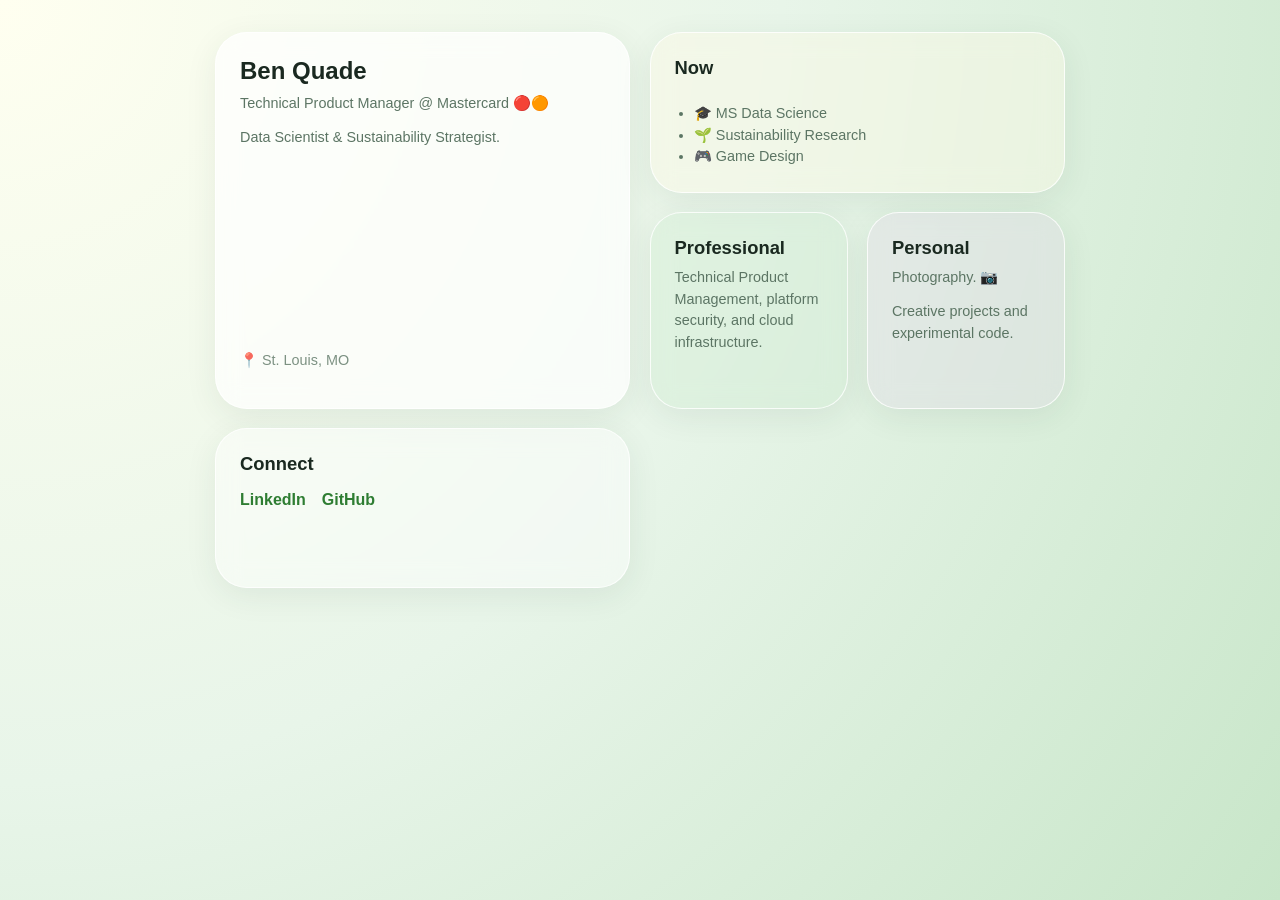
==== index.html @ 931c9b88 "Update index.html" ====
<!DOCTYPE html>
<html lang="en">
<head>
    <meta charset="UTF-8">
    <meta http-equiv="Content-Security-Policy" content="default-src 'self'; script-src 'self' https://cloud.umami.is; style-src 'self' 'unsafe-inline';">
    <meta name="referrer" content="no-referrer-when-downgrade">
    <meta name="viewport" content="width=device-width, initial-scale=1.0">

    <title>Ben Quade | Portfolio</title>

    <script defer src="css/main.js"></script>
    <script defer src="https://cloud.umami.is/script.js" data-website-id="34773a39-59e8-4d6b-ac0f-1a9fb0ccf72a"></script>
    <link rel="stylesheet" href="css/style.css">
</head>
<body>

    <main class="bento-container">
        <section class="box about" style="view-transition-name: card-about;">
            <h1>Ben Quade</h1>
            <p>Technical Product Manager @ Mastercard 🔴🟠</p>
            <p>Data Scientist & Sustainability Strategist.</p>
            <p class="location">📍 St. Louis, MO</p>
        </section>

        <section class="box now" style="view-transition-name: card-now;">
            <h2>Now</h2>
            <ul>
                <li>🎓 MS Data Science</li>
                <li>🌱 Sustainability Research</li>
                <li><a href="garden.html" style="text-decoration: none;">🎮</a> Game Design</li>
            </ul>
        </section>

<section class="box professional">
    <div class="bento-front">
        <h2>Professional</h2>
        <p>Technical Product Management, platform security, and cloud infrastructure.</p>
        <br>
    </div>

    <div class="expanded-content">
        <button class="close-btn">← Back to Grid</button>
        
        <div class="dashboard-header">
            <h2>Technical Product Management</h2>
            <p>Architecting secure, scalable financial infrastructure and driving enterprise modernization.</p>
        </div>
        
        <div class="dashboard-grid">
            
            <div class="dash-card">
                <div class="dash-text">
                    <h3>Transaction Platform Cloud Migration</h3>
                    <p>Leading the strategic transition of high-throughput transaction processing systems from legacy on-premise infrastructure to highly available, scalable cloud environments.</p>
                    <div class="metrics">
                        <span class="metric-pill">Cloud Architecture</span>
                        <span class="metric-pill">Distributed Systems</span>
                        <span class="metric-pill">Zero Downtime</span>
                    </div>
                </div>
                <div class="visual-placeholder cloud-vis"></div>
            </div>

            <div class="dash-card">
                <div class="dash-text">
                <div class="visual-placeholder security-vis"></div>
                    <h3>Decision Management PCI Compliance</h3>
                    <p>Directing security architecture and rigorous PCI DSS compliance for enterprise-scale decision management platforms, ensuring uncompromised data integrity.</p>
                    <div class="metrics">
                        <span class="metric-pill">PCI DSS</span>
                        <span class="metric-pill">Risk Management</span>
                        <span class="metric-pill">Data Governance</span>
                    </div>
                </div>
            </div>

        </div>
    </div>
</section>

        <section class="box personal" style="view-transition-name: card-personal;">
            <h2>Personal</h2>
            <p>Photography. <a href="photography.html" class="link">📷</a></p>
            <p>Creative projects and experimental code.</p>
        </section>

        <section class="box contact" style="view-transition-name: card-contact;">
            <h2>Connect</h2>
            <div class="socials">
                <a href="https://www.linkedin.com/in/benjaminquade" rel="noopener">LinkedIn</a>
                <a href="https://www.github.com/bsquade91" rel="noopener">GitHub</a>
            </div>
        </section>
    </main>
    
</body>
</html>
---- css/style.css ----
:root {
    /* Solarpunk Color Palette */
    --text-main: #2a4032; /* Deep forest green */
    --text-muted: #5c7564; /* Soft moss green */
    --accent-hero: #1a2920; 
    --accent-mastercard: #eb6116; 
    --radius: 32px; 
    
    /* Bright, Frosted Glass Variables */
    --glass-bg: rgba(255, 255, 255, 0.45);
    --glass-bg-hover: rgba(255, 255, 255, 0.65);
    --glass-border: rgba(255, 255, 255, 0.8);
    --glass-shadow: 0 8px 32px rgba(42, 64, 50, 0.08); /* Soft green shadow */
}

body { 
    font-family: ui-rounded, 'Hiragino Maru Gothic ProN', -apple-system, BlinkMacSystemFont, "Segoe UI", Roboto, sans-serif;
    /* Optimistic, sunlit nature gradient */
    background: radial-gradient(circle at top left, #fffff0 0%, #e8f5e9 50%, #c8e6c9 100%);
    color: var(--text-main);
    margin: 0; 
    display: flex; 
    justify-content: center; 
    align-items: flex-start;
    min-height: 100vh;
    padding: 2rem 20px;
    box-sizing: border-box;
}

.bento-container {
    display: grid;
    grid-template-columns: repeat(4, 1fr);
    gap: 1.2rem; 
    max-width: 850px; 
    width: 100%;
}

/* --- LIGHT FROSTED GLASS BOX --- */
.box {
    background: var(--glass-bg);
    backdrop-filter: blur(12px);
    -webkit-backdrop-filter: blur(12px);
    padding: 1.5rem;
    border-radius: var(--radius);
    box-shadow: var(--glass-shadow); 
    border: 1px solid var(--glass-border);
    transition: transform 0.2s ease, background 0.2s ease, box-shadow 0.2s ease;
    display: flex;
    flex-direction: column;
    min-height: 160px; 
    box-sizing: border-box; 
    cursor: pointer; 
}

.box:hover {
    transform: translateY(-4px);
    background: var(--glass-bg-hover);
    box-shadow: 0 12px 40px rgba(42, 64, 50, 0.12);
}

/* --- THE EXPANDED APP STATE (SOLARPUNK) --- */
.box.expanded {
    position: fixed;
    inset: 4%; 
    z-index: 100;
    width: 92%;
    height: 92vh;
    margin: auto;
    cursor: default;
    background: rgba(255, 255, 255, 0.85); /* Thicker, brighter glass when open */
    backdrop-filter: blur(24px);
    -webkit-backdrop-filter: blur(24px);
    border: 2px solid rgba(255, 255, 255, 1);
    box-shadow: 0 30px 60px rgba(26, 41, 32, 0.2);
    overflow-y: auto;
    transform: none; 
}

/* Typography Scaling */
h1, h2, h3 { margin-top: 0; margin-bottom: 0.5rem; color: var(--accent-hero); }
h1 { font-size: 1.5rem; } 
h2 { font-size: 1.15rem; }
p, li { font-size: 0.9rem; line-height: 1.5; color: var(--text-muted); } 
p { margin-top: 0; margin-bottom: 0.8rem; }
ul { padding-left: 1.2rem; margin-bottom: 0; color: var(--text-muted); }

/* --- BENTO CARD TINTS (Organic Colors) --- */
.about {
    grid-column: span 2;
    grid-row: span 2;
    background: rgba(255, 255, 255, 0.7); /* Most opaque for the hero */
    justify-content: center;
}
.about .location { opacity: 0.8; margin-top: auto; font-weight: 500;}

.box > a.link { margin-top: auto; align-self: flex-start; }

.now {
    grid-column: span 2;
    background: rgba(255, 250, 230, 0.4); /* Pale warm sunlight tint */
}

.professional {
    grid-column: span 1;
    background: rgba(200, 230, 201, 0.3); /* Subtle leafy green tint */
}

.personal {
    grid-column: span 1;
    background: rgba(225, 213, 233, 0.3); /* Soft lavender morning tint */
}

.contact { grid-column: span 2; }

/* Links & Tags */
.socials { display: flex; gap: 1rem; margin-top: 0.5rem; }
.socials a, .link {
    color: #2e7d32; /* Vibrant leaf green for links */
    font-weight: 700;
    text-decoration: none;
    transition: color 0.2s ease;
}
.socials a:hover, .link:hover { 
    color: var(--accent-mastercard); /* Pops orange on hover */
    text-decoration: underline; 
}

.tag {
    display: inline-block;
    margin-top: auto;
    font-size: 0.7rem;
    text-transform: uppercase;
    letter-spacing: 0.05rem;
    padding: 5px 10px;
    background: rgba(42, 64, 50, 0.06); 
    color: var(--text-main);
    border-radius: 12px;
    font-weight: 700;
}

/* Mobile Responsive */
@media (max-width: 768px) {
    .bento-container {
        grid-template-columns: 1fr;
        grid-auto-rows: auto; 
    }
    .box {
        grid-column: span 1 !important;
        grid-row: auto !important; 
    }
}

/* ---------------------------------------------------
   VIEW TRANSITIONS (The 0.6s Cubic Bezier Magic)
--------------------------------------------------- */
::view-transition-group(*) {
    animation-duration: 800ms;
    animation-timing-function: cubic-bezier(0.175, 0.885, 0.32, 1.275); 
}

::view-transition-old(*),
::view-transition-new(*) {
    animation-duration: 800ms;
    animation-timing-function: cubic-bezier(0.175, 0.885, 0.32, 1.275);
}

/* --- PACE Feasibility Map Styling --- */
.map-box {
    grid-column: 1 / -1; 
    display: flex;
    flex-direction: column;
    gap: 1.2rem;
}

.metrics-row {
    display: flex;
    flex-wrap: wrap;
    gap: 0.8rem;
}

.metric {
    background-color: rgba(255, 255, 255, 0.1); /* Glass metric pill */
    padding: 0.4rem 0.8rem;
    border-radius: 8px;
    font-size: 0.85rem;
    font-weight: bold;
    color: #ffffff;
    border: 1px solid var(--glass-border);
}

.iframe-container {
    width: 100%;
    height: 550px; 
    border-radius: 12px;
    overflow: hidden;
    border: 1px solid var(--glass-border);
    background-color: rgba(0,0,0,0.2); 
}

.iframe-container iframe {
    width: 100%;
    height: 100%;
    border: none;
}

.project-actions {
    display: flex;
    gap: 1rem;
    margin-top: 0.5rem;
}

.button {
    display: inline-block;
    padding: 0.6rem 1.2rem;
    background-color: #88ccaa;
    color: #1a1a1a;
    text-decoration: none;
    border-radius: 20px;
    font-size: 0.85rem;
    font-weight: bold;
    transition: background 0.2s ease, transform 0.2s ease;
}

.button:hover {
    background-color: #aaeec0; 
    color: #000000;
    transform: translateY(-2px);
}

.button.secondary {
    background-color: transparent;
    color: #ffffff;
    border: 2px solid rgba(255,255,255,0.3);
}

.button.secondary:hover {
    background-color: rgba(255,255,255,0.1);
    color: #ffffff;
}

/* --- Photography Masonry Layout --- */
.masonry-gallery {
    column-count: 3; 
    column-gap: 1rem; 
    width: 100%;
    margin-top: 1rem;
}

.masonry-gallery img {
    width: 100%;
    display: block;
    margin-bottom: 1rem; 
    border-radius: 16px; 
    background-color: rgba(255,255,255,0.05); 
    transition: transform 0.3s ease, box-shadow 0.3s ease;
    box-shadow: 0 4px 10px rgba(0,0,0,0.2);
}

.masonry-gallery img:hover {
    transform: translateY(-4px) scale(1.01);
    box-shadow: 0 10px 30px rgba(0,0,0,0.4);
    cursor: pointer;
}

@media (max-width: 480px) {
    .masonry-gallery {
        column-count: 1; 
    }
}

/* --- THE TWO-FACED LOGIC --- */
.expanded-content {
    display: none; 
}

/* Hide the small text when the card is open */
.box.expanded .bento-front {
    display: none; 
}

/* Show the dashboard when the card is open */
.box.expanded .expanded-content {
    display: flex;
    flex-direction: column;
    width: 100%;
    height: 100%;
    opacity: 0;
    /* Delays the text fading in until the card has physically expanded */
    animation: fadeIn 0.4s ease forwards;
    animation-delay: 0.3s; 
}

@keyframes fadeIn {
    to { opacity: 1; }
}

/* --- SOLARPUNK DASHBOARD STYLING --- */
.close-btn {
    align-self: flex-start;
    background: rgba(42, 64, 50, 0.1);
    border: none;
    padding: 8px 16px;
    border-radius: 20px;
    color: var(--text-main);
    font-weight: bold;
    cursor: pointer;
    margin-bottom: 2rem;
    transition: background 0.2s;
}
.close-btn:hover { background: rgba(42, 64, 50, 0.2); }

.dashboard-header h2 { font-size: 2.5rem; margin-bottom: 0.5rem; }
.dashboard-header p { font-size: 1.1rem; max-width: 600px; }

.dashboard-grid {
    display: grid;
    grid-template-columns: 1fr;
    gap: 1.5rem;
    margin-top: 2rem;
}

/* Internal Project Cards */
.dash-card {
    display: flex;
    background: rgba(255, 255, 255, 0.5);
    border: 1px solid var(--glass-border);
    border-radius: 24px;
    padding: 1.5rem;
    gap: 2rem;
}

.dash-text { flex: 1; display: flex; flex-direction: column; justify-content: center; }
.dash-text h3 { margin-bottom: 0.5rem; color: #1a2920; }

.metrics { display: flex; gap: 0.5rem; margin-top: 1rem; flex-wrap: wrap; }
.metric-pill {
    background: #e8f5e9;
    color: #2e7d32;
    padding: 4px 12px;
    border-radius: 12px;
    font-size: 0.75rem;
    font-weight: bold;
    border: 1px solid rgba(46, 125, 50, 0.2);
}

/* Visual Placeholders for TPM Work */
.visual-placeholder {
    flex: 1;
    border-radius: 16px;
    min-height: 200px;
    background-size: cover;
    background-position: center;
    position: relative;
    overflow: hidden;
}

/* Cloud Migration: Airy, overlapping soft white and pale green circles mimicking clouds/nodes */
.cloud-vis { 
    background: radial-gradient(circle at 20% 30%, rgba(255,255,255,0.8) 0%, transparent 50%),
                radial-gradient(circle at 80% 70%, rgba(255,255,255,0.9) 0%, transparent 40%),
                linear-gradient(135deg, #e8f5e9, #c8e6c9); 
}

/* PCI Compliance: Structured, secure, interlocking geometric gradient */
.security-vis { 
    background: repeating-linear-gradient(45deg, rgba(255,255,255,0.1) 0px, rgba(255,255,255,0.1) 10px, transparent 10px, transparent 20px),
                linear-gradient(135deg, #a5d6a7, #81c784); 
    border: 1px solid rgba(46, 125, 50, 0.2);
}
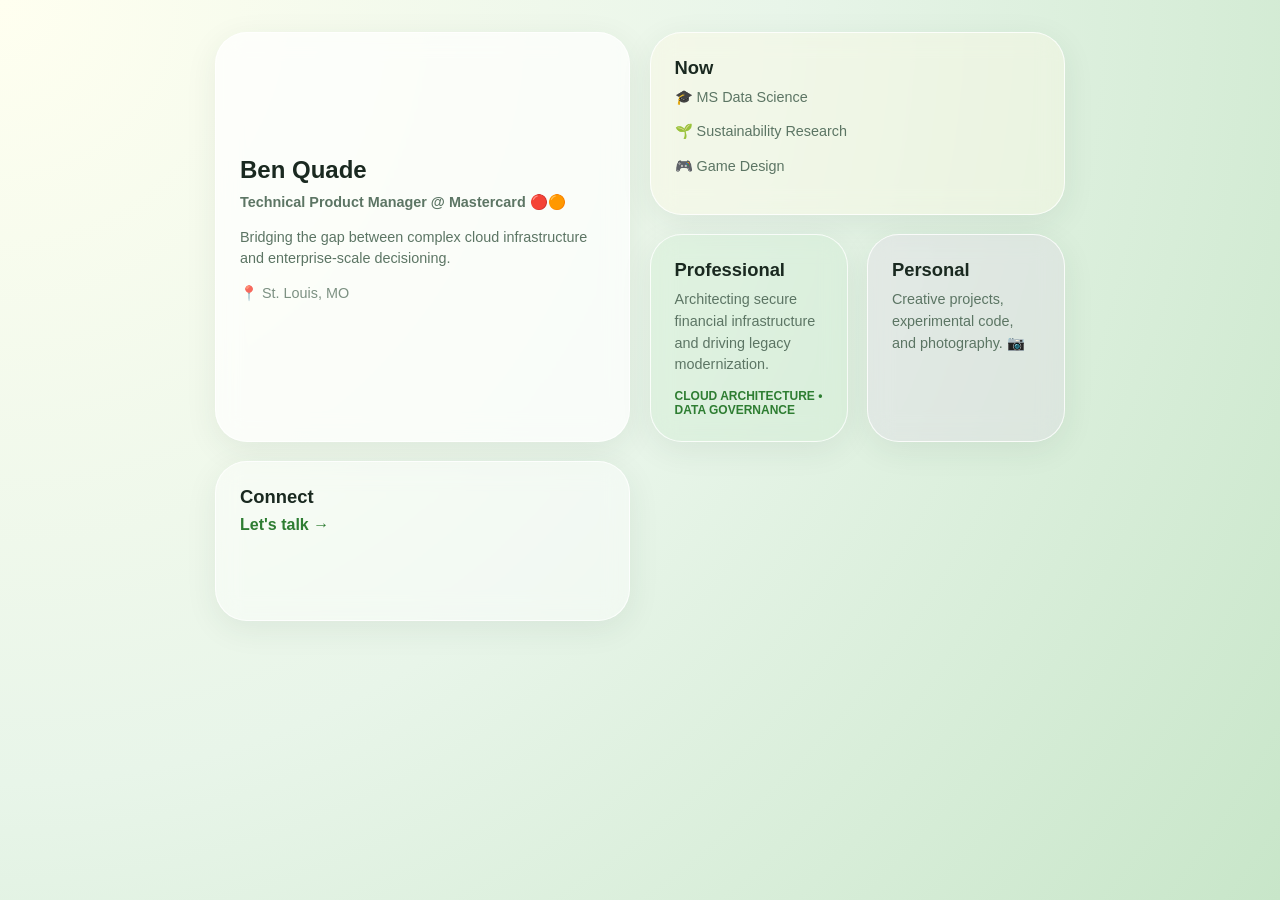
==== commit d2fd33a4: "Update index.html" ====
--- a/index.html
+++ b/index.html
@@ -15,82 +15,185 @@
 <body>
 
     <main class="bento-container">
+        
         <section class="box about" style="view-transition-name: card-about;">
-            <h1>Ben Quade</h1>
-            <p>Technical Product Manager @ Mastercard 🔴🟠</p>
-            <p>Data Scientist & Sustainability Strategist.</p>
-            <p class="location">📍 St. Louis, MO</p>
+            <div class="bento-front">
+                <h1>Ben Quade</h1>
+                <p><strong>Technical Product Manager @ Mastercard</strong> 🔴🟠</p>
+                <p>Bridging the gap between complex cloud infrastructure and enterprise-scale decisioning.</p>
+                <p class="location">📍 St. Louis, MO</p>
+            </div>
+
+            <div class="expanded-content">
+                <button class="close-btn">← Back to Grid</button>
+                <div class="dashboard-header">
+                    <h2>My Philosophy & Background</h2>
+                    <p>Building secure, scalable, and sustainable systems.</p>
+                </div>
+                <div class="dashboard-grid">
+                    <div class="dash-card">
+                        <div class="dash-text">
+                            <h3>The Intersection of Data and Product</h3>
+                            <p>My core product philosophy is simple: empirically guided, human-centered. My original foundation wasn't actually in data—it was built in the trenches of Cyber Security and enterprise IT. It was when stepped into an IT Management role and taught myself SQL that my perspective shifted. I saw firsthand that data was more than just numbers on a spreadsheet; it was an engine that could unlock massive strategic possibilities through Data Science. I transitioned to Technical Product Management to own that intersection. My goal is to ensure that as we scale complex, mission-critical infrastructure, we never lose sight of the human experience on the other side of the screen.</p>
+                            <br>
+                            <h3>Sustainability Strategy</h3>
+                            <p>I view sustainability as a core technical challenge and a distinct competitive advantage, not as a regulatory compliance checkbox. The next era of enterprise operations must factor in ecological impact alongside latency, security, and uptime. My work bridges data science and physical infrastructure—from modeling urban energy burdens and heat island effects to driving green roof feasibility studies for data centers. By systematically optimizing our compute carbon footprint and rethinking our physical assets, we can build financial systems that are as resilient for the planet as they are for the business.</p>
+                        </div>
+                    </div>
+                </div>
+            </div>
         </section>
 
         <section class="box now" style="view-transition-name: card-now;">
-            <h2>Now</h2>
-            <ul>
-                <li>🎓 MS Data Science</li>
-                <li>🌱 Sustainability Research</li>
-                <li><a href="garden.html" style="text-decoration: none;">🎮</a> Game Design</li>
-            </ul>
-        </section>
-
-<section class="box professional">
-    <div class="bento-front">
-        <h2>Professional</h2>
-        <p>Technical Product Management, platform security, and cloud infrastructure.</p>
-        <br>
-    </div>
-
-    <div class="expanded-content">
-        <button class="close-btn">← Back to Grid</button>
-        
-        <div class="dashboard-header">
-            <h2>Technical Product Management</h2>
-            <p>Architecting secure, scalable financial infrastructure and driving enterprise modernization.</p>
-        </div>
-        
-        <div class="dashboard-grid">
-            
-            <div class="dash-card">
-                <div class="dash-text">
-                    <h3>Transaction Platform Cloud Migration</h3>
-                    <p>Leading the strategic transition of high-throughput transaction processing systems from legacy on-premise infrastructure to highly available, scalable cloud environments.</p>
-                    <div class="metrics">
-                        <span class="metric-pill">Cloud Architecture</span>
-                        <span class="metric-pill">Distributed Systems</span>
-                        <span class="metric-pill">Zero Downtime</span>
-                    </div>
-                </div>
-                <div class="visual-placeholder cloud-vis"></div>
-            </div>
-
-            <div class="dash-card">
-                <div class="dash-text">
-                <div class="visual-placeholder security-vis"></div>
-                    <h3>Decision Management PCI Compliance</h3>
-                    <p>Directing security architecture and rigorous PCI DSS compliance for enterprise-scale decision management platforms, ensuring uncompromised data integrity.</p>
-                    <div class="metrics">
-                        <span class="metric-pill">PCI DSS</span>
-                        <span class="metric-pill">Risk Management</span>
-                        <span class="metric-pill">Data Governance</span>
-                    </div>
-                </div>
-            </div>
-
-        </div>
-    </div>
-</section>
+            <div class="bento-front">
+                <h2>Now</h2>
+                <div class="now-content">
+                    <p>🎓 MS Data Science</p>
+                    <p>🌱 Sustainability Research</p>
+                    <p><a href="garden.html" style="text-decoration: none;">🎮</a> Game Design</p>
+                </div>
+            </div>
+
+            <div class="expanded-content">
+                <button class="close-btn">← Back to Grid</button>
+                <div class="dashboard-header">
+                    <h2>Current Focus</h2>
+                    <p>What I'm actively researching, building, and learning right now.</p>
+                </div>
+                <div class="dashboard-grid">
+                    <div class="dash-card">
+                        <div class="dash-text">
+                            <h3>🎓 Academic and 🌱 Applied Sustainability</h3>
+                            <p>Currently researching <strong>geospatial predictive modeling</strong> to model <strong>urban energy burdens and micro-climate heat island effects</strong>. Exploring how spatial data and machine learning can quantify the ROI of physical infrastructure shifts, like deploying green roofs on enterprise data centers.</p>
+                            
+                            <hr style="border: 0; border-top: 1px solid var(--glass-border); margin: 1.5rem 0;">
+                            
+                            <h3>🎮 Sandbox: Game Design</h3>
+                            <p>Using <strong>[Insert Engine, e.g., Godot or Unity]</strong> to explore systems design. Game engines serve as my sandbox for testing complex logic loops, state management, and user interaction friction without the constraints of enterprise compliance.</p>
+                        </div>
+                    </div>
+                </div>
+            </div>
+        </section>
+
+        <section class="box professional">
+            <div class="bento-front">
+                <h2>Professional</h2>
+                <p>Architecting secure financial infrastructure and driving legacy modernization.</p>
+                <div class="mini-stats" style="font-size: 0.75rem; font-weight: bold; margin-top: auto; color: #2e7d32;">
+                    <span>CLOUD ARCHITECTURE</span> • <span>DATA GOVERNANCE</span>
+                </div>
+            </div>
+
+            <div class="expanded-content">
+                <button class="close-btn">← Back to Grid</button>
+                <div class="dashboard-header">
+                    <h2>Technical Product Management</h2>
+                    <p>Driving enterprise modernization through scalable cloud infrastructure and rigorous security compliance.</p>
+                </div>
+                <div class="dashboard-grid">
+                    <div class="dash-card">
+                        <div class="dash-text">
+                            <h3>Transaction Platform Legacy Modernization</h3>
+                            <div class="project-details" style="margin-top: 1rem;">
+                                <p><strong>The Challenge:</strong> [Describe the problem, e.g., High-latency on-premise infrastructure was creating bottlenecks for global transaction scaling.]</p>
+                                <p><strong>The Solution:</strong> [Describe your action, e.g., Orchestrated the multi-year migration of core processing to a hybrid-cloud environment, coordinating across 12+ engineering squads.]</p>
+                                <p><strong>The Impact:</strong> [Insert metric, e.g., Achieved five-nines (99.999%) availability and reduced processing latency by 30% with zero downtime during cutover.]</p>
+                            </div>
+                            <div class="metrics">
+                                <span class="metric-pill">AWS/Azure</span>
+                                <span class="metric-pill">Distributed Systems</span>
+                                <span class="metric-pill">Zero Downtime</span>
+                            </div>
+                        </div>
+                        <div class="visual-placeholder cloud-vis"></div>
+                    </div>
+
+                    <div class="dash-card">
+                        <div class="visual-placeholder security-vis"></div>
+                        <div class="dash-text">
+                            <h3>Decision Management Security & Compliance</h3>
+                            <div class="project-details" style="margin-top: 1rem;">
+                                <p><strong>The Challenge:</strong> [Describe the problem, e.g., Manual security audits were slowing down deployment cycles for enterprise decisioning platforms.]</p>
+                                <p><strong>The Solution:</strong> [Describe your action, e.g., Directed security architecture and implemented 'Compliance-as-Code' within the CI/CD pipeline for automated PCI DSS validation.]</p>
+                                <p><strong>The Impact:</strong> [Insert metric, e.g., Reduced manual audit overhead by 40% while ensuring uncompromised data integrity at global scale.]</p>
+                            </div>
+                            <div class="metrics">
+                                <span class="metric-pill">PCI DSS</span>
+                                <span class="metric-pill">Risk Management</span>
+                                <span class="metric-pill">CI/CD Security</span>
+                            </div>
+                        </div>
+                    </div>
+                </div>
+            </div>
+        </section>
 
         <section class="box personal" style="view-transition-name: card-personal;">
-            <h2>Personal</h2>
-            <p>Photography. <a href="photography.html" class="link">📷</a></p>
-            <p>Creative projects and experimental code.</p>
+            <div class="bento-front">
+                <h2>Personal</h2>
+                <p>Creative projects, experimental code, and photography. 📷</p>
+            </div>
+
+            <div class="expanded-content">
+                <button class="close-btn">← Back to Grid</button>
+                <div class="dashboard-header">
+                    <h2>Creative & Code</h2>
+                    <p>What I build and capture when I'm off the clock.</p>
+                </div>
+                <div class="dashboard-grid">
+                    <div class="dash-card" style="flex-direction: column;">
+                        <div class="dash-text">
+                            <h3>Experimental Projects</h3>
+                            <p><strong>[Project Name]:</strong> [Brief description, e.g., A Python-based CLI tool that scrapes public environmental data and visualizes local air quality trends.]</p>
+                            <div class="project-actions">
+                                <a href="#" class="button">View Repository</a>
+                            </div>
+                        </div>
+                        
+                        <h3 style="margin-top: 2rem;">Photography</h3>
+                        <div class="masonry-gallery">
+                            
+                        </div>
+                    </div>
+                </div>
+            </div>
         </section>
 
         <section class="box contact" style="view-transition-name: card-contact;">
-            <h2>Connect</h2>
-            <div class="socials">
-                <a href="https://www.linkedin.com/in/benjaminquade" rel="noopener">LinkedIn</a>
-                <a href="https://www.github.com/bsquade91" rel="noopener">GitHub</a>
-            </div>
-        </section>
+            <div class="bento-front">
+                <h2>Connect</h2>
+                <div class="socials">
+                    <span style="color: #2e7d32; font-weight: 700;">Let's talk →</span>
+                </div>
+            </div>
+
+            <div class="expanded-content">
+                <button class="close-btn">← Back to Grid</button>
+                <div class="dashboard-header">
+                    <h2>Get in Touch</h2>
+                    <p>Always open to discussing cloud architecture, sustainability, or just nerding out over systems design.</p>
+                </div>
+                <div class="dashboard-grid">
+                    <div class="dash-card">
+                        <div class="dash-text">
+                            <h3>Digital Footprint</h3>
+                            <div class="socials" style="flex-direction: column; gap: 1rem; margin-top: 1rem;">
+                                <a href="https://www.linkedin.com/in/benjaminquade" rel="noopener" style="font-size: 1.2rem;">↗ LinkedIn</a>
+                                <a href="https://www.github.com/bsquade91" rel="noopener" style="font-size: 1.2rem;">↗ GitHub</a>
+                                <a href="mailto:me@benquade.com" style="font-size: 1.2rem;">↗ Email Me</a>
+                            </div>
+                        </div>
+                        <div class="dash-text">
+                            <h3>Current Availability</h3>
+                            <p><strong>Status:</strong>Open to networking and strategic advisory roles.</p>
+                            <p>Based in <strong>St. Louis, MO</strong>. Available for virtual coffees globally.</p>
+                        </div>
+                    </div>
+                </div>
+            </div>
+        </section>
+
     </main>
     
 </body>
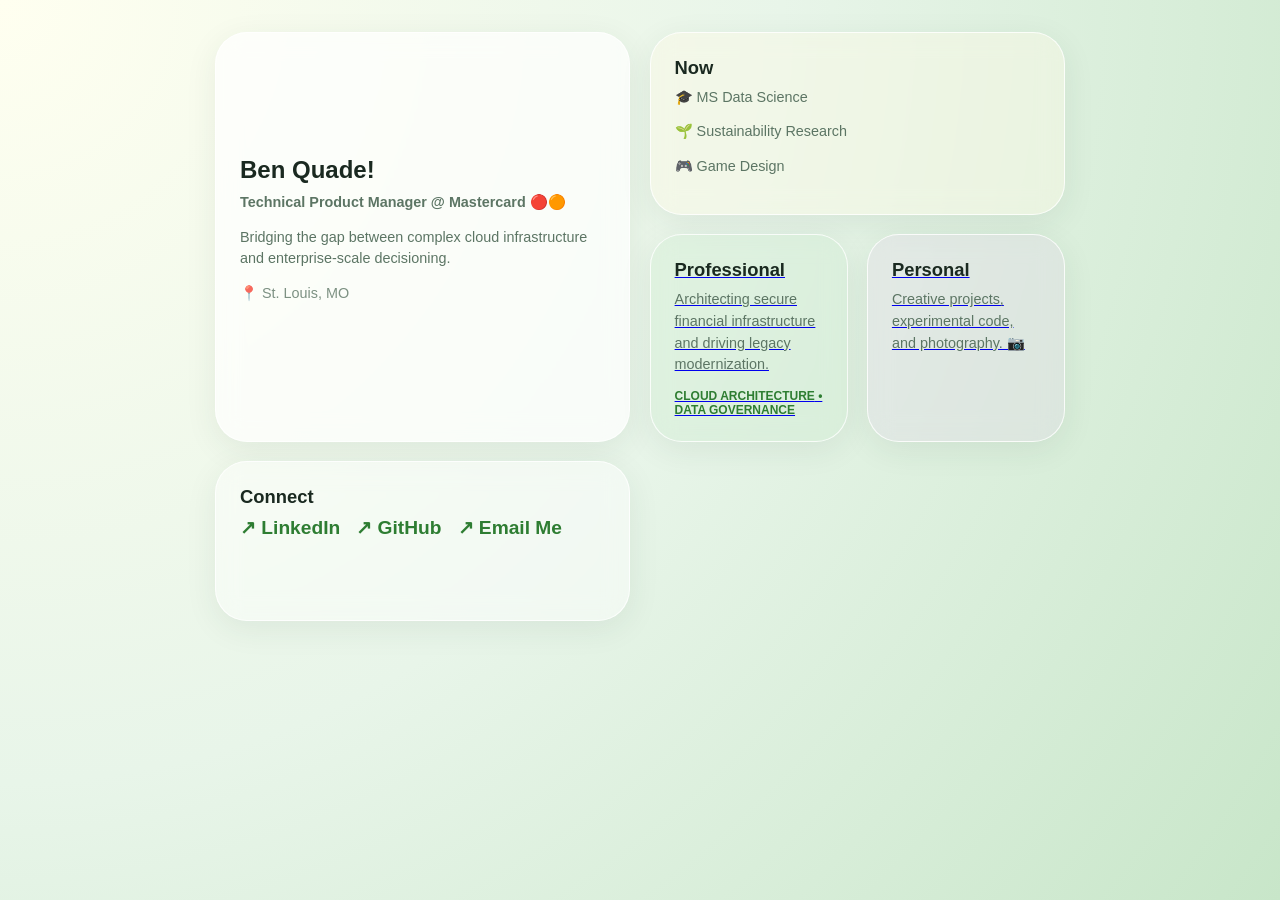
==== commit 582bc71e: "Refactor: Simplify bento box design and remove expanded view This commit simplifies the bento box de" ====
--- a/index.html
+++ b/index.html
@@ -16,185 +16,58 @@
 
     <main class="bento-container">
         
-        <section class="box about" style="view-transition-name: card-about;">
+        <section class="box about">
             <div class="bento-front">
-                <h1>Ben Quade</h1>
+                <h1>Ben Quade!</h1>
                 <p><strong>Technical Product Manager @ Mastercard</strong> 🔴🟠</p>
                 <p>Bridging the gap between complex cloud infrastructure and enterprise-scale decisioning.</p>
                 <p class="location">📍 St. Louis, MO</p>
             </div>
-
-            <div class="expanded-content">
-                <button class="close-btn">← Back to Grid</button>
-                <div class="dashboard-header">
-                    <h2>My Philosophy & Background</h2>
-                    <p>Building secure, scalable, and sustainable systems.</p>
-                </div>
-                <div class="dashboard-grid">
-                    <div class="dash-card">
-                        <div class="dash-text">
-                            <h3>The Intersection of Data and Product</h3>
-                            <p>My core product philosophy is simple: empirically guided, human-centered. My original foundation wasn't actually in data—it was built in the trenches of Cyber Security and enterprise IT. It was when stepped into an IT Management role and taught myself SQL that my perspective shifted. I saw firsthand that data was more than just numbers on a spreadsheet; it was an engine that could unlock massive strategic possibilities through Data Science. I transitioned to Technical Product Management to own that intersection. My goal is to ensure that as we scale complex, mission-critical infrastructure, we never lose sight of the human experience on the other side of the screen.</p>
-                            <br>
-                            <h3>Sustainability Strategy</h3>
-                            <p>I view sustainability as a core technical challenge and a distinct competitive advantage, not as a regulatory compliance checkbox. The next era of enterprise operations must factor in ecological impact alongside latency, security, and uptime. My work bridges data science and physical infrastructure—from modeling urban energy burdens and heat island effects to driving green roof feasibility studies for data centers. By systematically optimizing our compute carbon footprint and rethinking our physical assets, we can build financial systems that are as resilient for the planet as they are for the business.</p>
-                        </div>
-                    </div>
-                </div>
-            </div>
         </section>
 
-        <section class="box now" style="view-transition-name: card-now;">
+        <section class="box now">
             <div class="bento-front">
                 <h2>Now</h2>
                 <div class="now-content">
                     <p>🎓 MS Data Science</p>
                     <p>🌱 Sustainability Research</p>
-                    <p><a href="garden.html" style="text-decoration: none;">🎮</a> Game Design</p>
-                </div>
-            </div>
-
-            <div class="expanded-content">
-                <button class="close-btn">← Back to Grid</button>
-                <div class="dashboard-header">
-                    <h2>Current Focus</h2>
-                    <p>What I'm actively researching, building, and learning right now.</p>
-                </div>
-                <div class="dashboard-grid">
-                    <div class="dash-card">
-                        <div class="dash-text">
-                            <h3>🎓 Academic and 🌱 Applied Sustainability</h3>
-                            <p>Currently researching <strong>geospatial predictive modeling</strong> to model <strong>urban energy burdens and micro-climate heat island effects</strong>. Exploring how spatial data and machine learning can quantify the ROI of physical infrastructure shifts, like deploying green roofs on enterprise data centers.</p>
-                            
-                            <hr style="border: 0; border-top: 1px solid var(--glass-border); margin: 1.5rem 0;">
-                            
-                            <h3>🎮 Sandbox: Game Design</h3>
-                            <p>Using <strong>[Insert Engine, e.g., Godot or Unity]</strong> to explore systems design. Game engines serve as my sandbox for testing complex logic loops, state management, and user interaction friction without the constraints of enterprise compliance.</p>
-                        </div>
-                    </div>
+                    <p><a href="garden.html" class="no-underline">🎮</a> Game Design</p>
                 </div>
             </div>
         </section>
 
         <section class="box professional">
-            <div class="bento-front">
-                <h2>Professional</h2>
-                <p>Architecting secure financial infrastructure and driving legacy modernization.</p>
-                <div class="mini-stats" style="font-size: 0.75rem; font-weight: bold; margin-top: auto; color: #2e7d32;">
-                    <span>CLOUD ARCHITECTURE</span> • <span>DATA GOVERNANCE</span>
-                </div>
-            </div>
-
-            <div class="expanded-content">
-                <button class="close-btn">← Back to Grid</button>
-                <div class="dashboard-header">
-                    <h2>Technical Product Management</h2>
-                    <p>Driving enterprise modernization through scalable cloud infrastructure and rigorous security compliance.</p>
-                </div>
-                <div class="dashboard-grid">
-                    <div class="dash-card">
-                        <div class="dash-text">
-                            <h3>Transaction Platform Legacy Modernization</h3>
-                            <div class="project-details" style="margin-top: 1rem;">
-                                <p><strong>The Challenge:</strong> [Describe the problem, e.g., High-latency on-premise infrastructure was creating bottlenecks for global transaction scaling.]</p>
-                                <p><strong>The Solution:</strong> [Describe your action, e.g., Orchestrated the multi-year migration of core processing to a hybrid-cloud environment, coordinating across 12+ engineering squads.]</p>
-                                <p><strong>The Impact:</strong> [Insert metric, e.g., Achieved five-nines (99.999%) availability and reduced processing latency by 30% with zero downtime during cutover.]</p>
-                            </div>
-                            <div class="metrics">
-                                <span class="metric-pill">AWS/Azure</span>
-                                <span class="metric-pill">Distributed Systems</span>
-                                <span class="metric-pill">Zero Downtime</span>
-                            </div>
-                        </div>
-                        <div class="visual-placeholder cloud-vis"></div>
-                    </div>
-
-                    <div class="dash-card">
-                        <div class="visual-placeholder security-vis"></div>
-                        <div class="dash-text">
-                            <h3>Decision Management Security & Compliance</h3>
-                            <div class="project-details" style="margin-top: 1rem;">
-                                <p><strong>The Challenge:</strong> [Describe the problem, e.g., Manual security audits were slowing down deployment cycles for enterprise decisioning platforms.]</p>
-                                <p><strong>The Solution:</strong> [Describe your action, e.g., Directed security architecture and implemented 'Compliance-as-Code' within the CI/CD pipeline for automated PCI DSS validation.]</p>
-                                <p><strong>The Impact:</strong> [Insert metric, e.g., Reduced manual audit overhead by 40% while ensuring uncompromised data integrity at global scale.]</p>
-                            </div>
-                            <div class="metrics">
-                                <span class="metric-pill">PCI DSS</span>
-                                <span class="metric-pill">Risk Management</span>
-                                <span class="metric-pill">CI/CD Security</span>
-                            </div>
-                        </div>
+            <a href="projects.html" class="bento-link">
+                <div class="bento-front">
+                    <h2>Professional</h2>
+                    <p>Architecting secure financial infrastructure and driving legacy modernization.</p>
+                    <div class="mini-stats-styling">
+                        <span>CLOUD ARCHITECTURE</span> • <span>DATA GOVERNANCE</span>
                     </div>
                 </div>
-            </div>
+            </a>
         </section>
 
-        <section class="box personal" style="view-transition-name: card-personal;">
-            <div class="bento-front">
-                <h2>Personal</h2>
-                <p>Creative projects, experimental code, and photography. 📷</p>
-            </div>
-
-            <div class="expanded-content">
-                <button class="close-btn">← Back to Grid</button>
-                <div class="dashboard-header">
-                    <h2>Creative & Code</h2>
-                    <p>What I build and capture when I'm off the clock.</p>
+        <section class="box personal">
+            <a href="photography.html" class="bento-link">
+                <div class="bento-front">
+                    <h2>Personal</h2>
+                    <p>Creative projects, experimental code, and photography. 📷</p>
                 </div>
-                <div class="dashboard-grid">
-                    <div class="dash-card" style="flex-direction: column;">
-                        <div class="dash-text">
-                            <h3>Experimental Projects</h3>
-                            <p><strong>[Project Name]:</strong> [Brief description, e.g., A Python-based CLI tool that scrapes public environmental data and visualizes local air quality trends.]</p>
-                            <div class="project-actions">
-                                <a href="#" class="button">View Repository</a>
-                            </div>
-                        </div>
-                        
-                        <h3 style="margin-top: 2rem;">Photography</h3>
-                        <div class="masonry-gallery">
-                            
-                        </div>
-                    </div>
-                </div>
-            </div>
+            </a>
         </section>
 
-        <section class="box contact" style="view-transition-name: card-contact;">
+        <section class="box contact">
             <div class="bento-front">
                 <h2>Connect</h2>
                 <div class="socials">
-                    <span style="color: #2e7d32; font-weight: 700;">Let's talk →</span>
-                </div>
-            </div>
-
-            <div class="expanded-content">
-                <button class="close-btn">← Back to Grid</button>
-                <div class="dashboard-header">
-                    <h2>Get in Touch</h2>
-                    <p>Always open to discussing cloud architecture, sustainability, or just nerding out over systems design.</p>
-                </div>
-                <div class="dashboard-grid">
-                    <div class="dash-card">
-                        <div class="dash-text">
-                            <h3>Digital Footprint</h3>
-                            <div class="socials" style="flex-direction: column; gap: 1rem; margin-top: 1rem;">
-                                <a href="https://www.linkedin.com/in/benjaminquade" rel="noopener" style="font-size: 1.2rem;">↗ LinkedIn</a>
-                                <a href="https://www.github.com/bsquade91" rel="noopener" style="font-size: 1.2rem;">↗ GitHub</a>
-                                <a href="mailto:me@benquade.com" style="font-size: 1.2rem;">↗ Email Me</a>
-                            </div>
-                        </div>
-                        <div class="dash-text">
-                            <h3>Current Availability</h3>
-                            <p><strong>Status:</strong>Open to networking and strategic advisory roles.</p>
-                            <p>Based in <strong>St. Louis, MO</strong>. Available for virtual coffees globally.</p>
-                        </div>
-                    </div>
+                    <a href="https://www.linkedin.com/in/benjaminquade" rel="noopener" class="social-link">↗ LinkedIn</a>
+                    <a href="https://www.github.com/bsquade91" rel="noopener" class="social-link">↗ GitHub</a>
+                    <a href="mailto:me@benquade.com" class="social-link">↗ Email Me</a>
                 </div>
             </div>
         </section>
 
     </main>
-    
 </body>
 </html>
--- a/css/style.css
+++ b/css/style.css
@@ -49,31 +49,12 @@
     flex-direction: column;
     min-height: 160px; 
     box-sizing: border-box; 
-    cursor: pointer; 
 }
 
 .box:hover {
     transform: translateY(-4px);
     background: var(--glass-bg-hover);
     box-shadow: 0 12px 40px rgba(42, 64, 50, 0.12);
-}
-
-/* --- THE EXPANDED APP STATE (SOLARPUNK) --- */
-.box.expanded {
-    position: fixed;
-    inset: 4%; 
-    z-index: 100;
-    width: 92%;
-    height: 92vh;
-    margin: auto;
-    cursor: default;
-    background: rgba(255, 255, 255, 0.85); /* Thicker, brighter glass when open */
-    backdrop-filter: blur(24px);
-    -webkit-backdrop-filter: blur(24px);
-    border: 2px solid rgba(255, 255, 255, 1);
-    box-shadow: 0 30px 60px rgba(26, 41, 32, 0.2);
-    overflow-y: auto;
-    transform: none; 
 }
 
 /* Typography Scaling */
@@ -150,20 +131,6 @@
     }
 }
 
-/* ---------------------------------------------------
-   VIEW TRANSITIONS (The 0.6s Cubic Bezier Magic)
---------------------------------------------------- */
-::view-transition-group(*) {
-    animation-duration: 800ms;
-    animation-timing-function: cubic-bezier(0.175, 0.885, 0.32, 1.275); 
-}
-
-::view-transition-old(*),
-::view-transition-new(*) {
-    animation-duration: 800ms;
-    animation-timing-function: cubic-bezier(0.175, 0.885, 0.32, 1.275);
-}
-
 /* --- PACE Feasibility Map Styling --- */
 .map-box {
     grid-column: 1 / -1; 
@@ -238,6 +205,25 @@
     color: #ffffff;
 }
 
+.no-underline {
+    text-decoration: none;
+}
+
+.social-link {
+    font-size: 1.2rem;
+}
+
+.mini-stats-styling {
+    font-size: 0.75rem;
+    font-weight: bold;
+    margin-top: auto;
+    color: #2e7d32;
+}
+
+.block-display {
+    display: block;
+}
+
 /* --- Photography Masonry Layout --- */
 .masonry-gallery {
     column-count: 3; 
@@ -267,103 +253,3 @@
         column-count: 1; 
     }
 }
-
-/* --- THE TWO-FACED LOGIC --- */
-.expanded-content {
-    display: none; 
-}
-
-/* Hide the small text when the card is open */
-.box.expanded .bento-front {
-    display: none; 
-}
-
-/* Show the dashboard when the card is open */
-.box.expanded .expanded-content {
-    display: flex;
-    flex-direction: column;
-    width: 100%;
-    height: 100%;
-    opacity: 0;
-    /* Delays the text fading in until the card has physically expanded */
-    animation: fadeIn 0.4s ease forwards;
-    animation-delay: 0.3s; 
-}
-
-@keyframes fadeIn {
-    to { opacity: 1; }
-}
-
-/* --- SOLARPUNK DASHBOARD STYLING --- */
-.close-btn {
-    align-self: flex-start;
-    background: rgba(42, 64, 50, 0.1);
-    border: none;
-    padding: 8px 16px;
-    border-radius: 20px;
-    color: var(--text-main);
-    font-weight: bold;
-    cursor: pointer;
-    margin-bottom: 2rem;
-    transition: background 0.2s;
-}
-.close-btn:hover { background: rgba(42, 64, 50, 0.2); }
-
-.dashboard-header h2 { font-size: 2.5rem; margin-bottom: 0.5rem; }
-.dashboard-header p { font-size: 1.1rem; max-width: 600px; }
-
-.dashboard-grid {
-    display: grid;
-    grid-template-columns: 1fr;
-    gap: 1.5rem;
-    margin-top: 2rem;
-}
-
-/* Internal Project Cards */
-.dash-card {
-    display: flex;
-    background: rgba(255, 255, 255, 0.5);
-    border: 1px solid var(--glass-border);
-    border-radius: 24px;
-    padding: 1.5rem;
-    gap: 2rem;
-}
-
-.dash-text { flex: 1; display: flex; flex-direction: column; justify-content: center; }
-.dash-text h3 { margin-bottom: 0.5rem; color: #1a2920; }
-
-.metrics { display: flex; gap: 0.5rem; margin-top: 1rem; flex-wrap: wrap; }
-.metric-pill {
-    background: #e8f5e9;
-    color: #2e7d32;
-    padding: 4px 12px;
-    border-radius: 12px;
-    font-size: 0.75rem;
-    font-weight: bold;
-    border: 1px solid rgba(46, 125, 50, 0.2);
-}
-
-/* Visual Placeholders for TPM Work */
-.visual-placeholder {
-    flex: 1;
-    border-radius: 16px;
-    min-height: 200px;
-    background-size: cover;
-    background-position: center;
-    position: relative;
-    overflow: hidden;
-}
-
-/* Cloud Migration: Airy, overlapping soft white and pale green circles mimicking clouds/nodes */
-.cloud-vis { 
-    background: radial-gradient(circle at 20% 30%, rgba(255,255,255,0.8) 0%, transparent 50%),
-                radial-gradient(circle at 80% 70%, rgba(255,255,255,0.9) 0%, transparent 40%),
-                linear-gradient(135deg, #e8f5e9, #c8e6c9); 
-}
-
-/* PCI Compliance: Structured, secure, interlocking geometric gradient */
-.security-vis { 
-    background: repeating-linear-gradient(45deg, rgba(255,255,255,0.1) 0px, rgba(255,255,255,0.1) 10px, transparent 10px, transparent 20px),
-                linear-gradient(135deg, #a5d6a7, #81c784); 
-    border: 1px solid rgba(46, 125, 50, 0.2);
-}
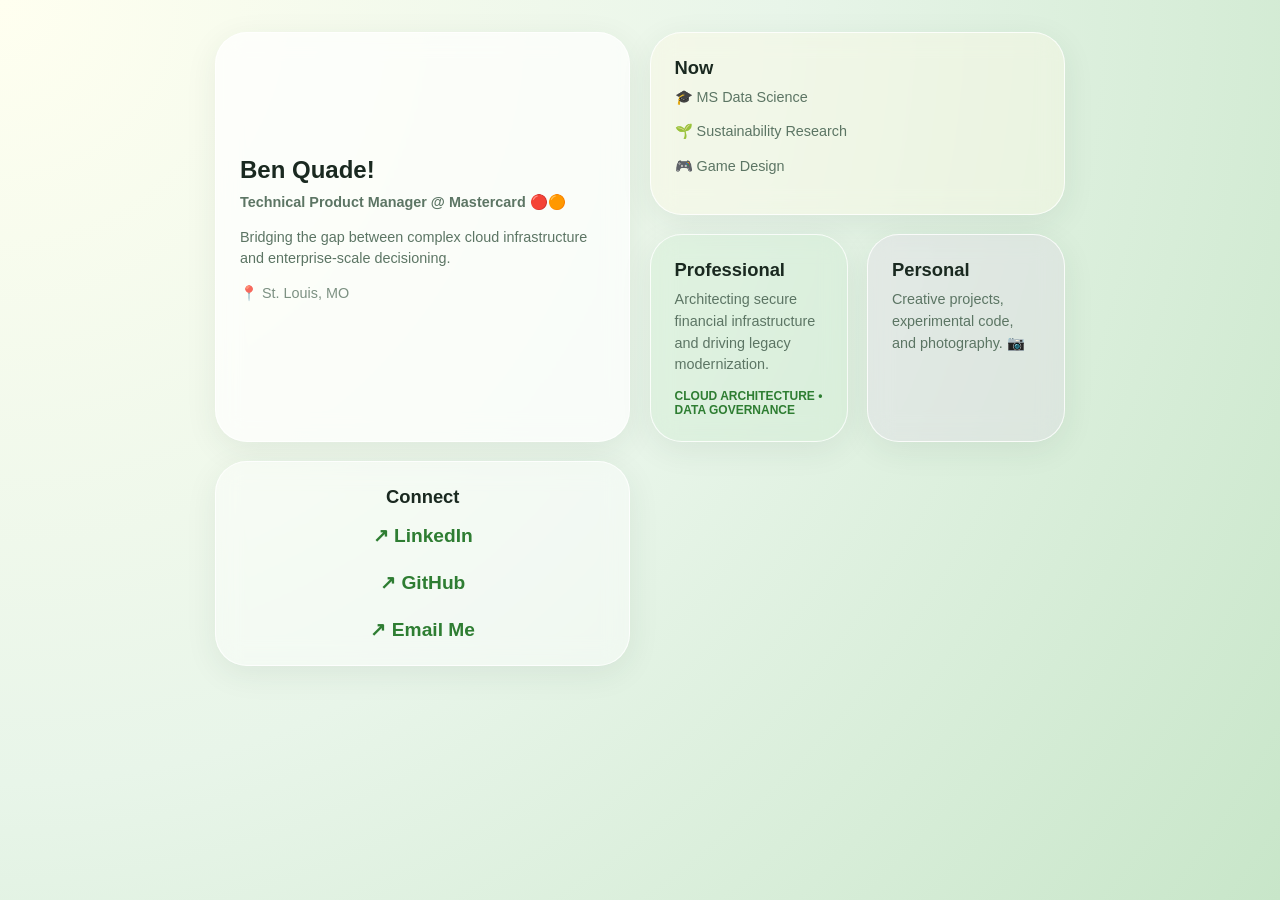
==== commit 3f2d84ac: "Updates to index and css" ====
--- a/index.html
+++ b/index.html
@@ -31,13 +31,13 @@
                 <div class="now-content">
                     <p>🎓 MS Data Science</p>
                     <p>🌱 Sustainability Research</p>
-                    <p><a href="garden.html" class="no-underline">🎮</a> Game Design</p>
+                    <p><a href="garden.html" class="no-underline" rel="noopener">🎮</a> Game Design</p>
                 </div>
             </div>
         </section>
 
         <section class="box professional">
-            <a href="projects.html" class="bento-link">
+            <a href="projects.html" class="no-underline">
                 <div class="bento-front">
                     <h2>Professional</h2>
                     <p>Architecting secure financial infrastructure and driving legacy modernization.</p>
@@ -49,12 +49,10 @@
         </section>
 
         <section class="box personal">
-            <a href="photography.html" class="bento-link">
-                <div class="bento-front">
-                    <h2>Personal</h2>
-                    <p>Creative projects, experimental code, and photography. 📷</p>
-                </div>
-            </a>
+            <div class="bento-front">
+                <h2>Personal</h2>
+                <p>Creative projects, experimental code, and photography. <a href="photography.html" class="no-underline">📷</a></p>
+            </div>
         </section>
 
         <section class="box contact">
--- a/css/style.css
+++ b/css/style.css
@@ -91,7 +91,18 @@
     background: rgba(225, 213, 233, 0.3); /* Soft lavender morning tint */
 }
 
-.contact { grid-column: span 2; }
+.contact {
+    grid-column: span 2;
+    justify-content: center;
+    align-items: center;
+    text-align: center;
+}
+
+.contact .socials {
+    flex-direction: column;
+    gap: 1.5rem;
+    margin-top: 1rem;
+}
 
 /* Links & Tags */
 .socials { display: flex; gap: 1rem; margin-top: 0.5rem; }
@@ -114,7 +125,7 @@
     letter-spacing: 0.05rem;
     padding: 5px 10px;
     background: rgba(42, 64, 50, 0.06); 
-    color: var(--text-main);
+    color: var(--accent-hero);
     border-radius: 12px;
     font-weight: 700;
 }
@@ -253,3 +264,13 @@
         column-count: 1; 
     }
 }
+
+.projects-grid > .box {
+    height: 100%;
+    display: flex;
+    flex-direction: column;
+}
+
+.projects-grid > .box > .tag {
+    margin-top: auto;
+}
